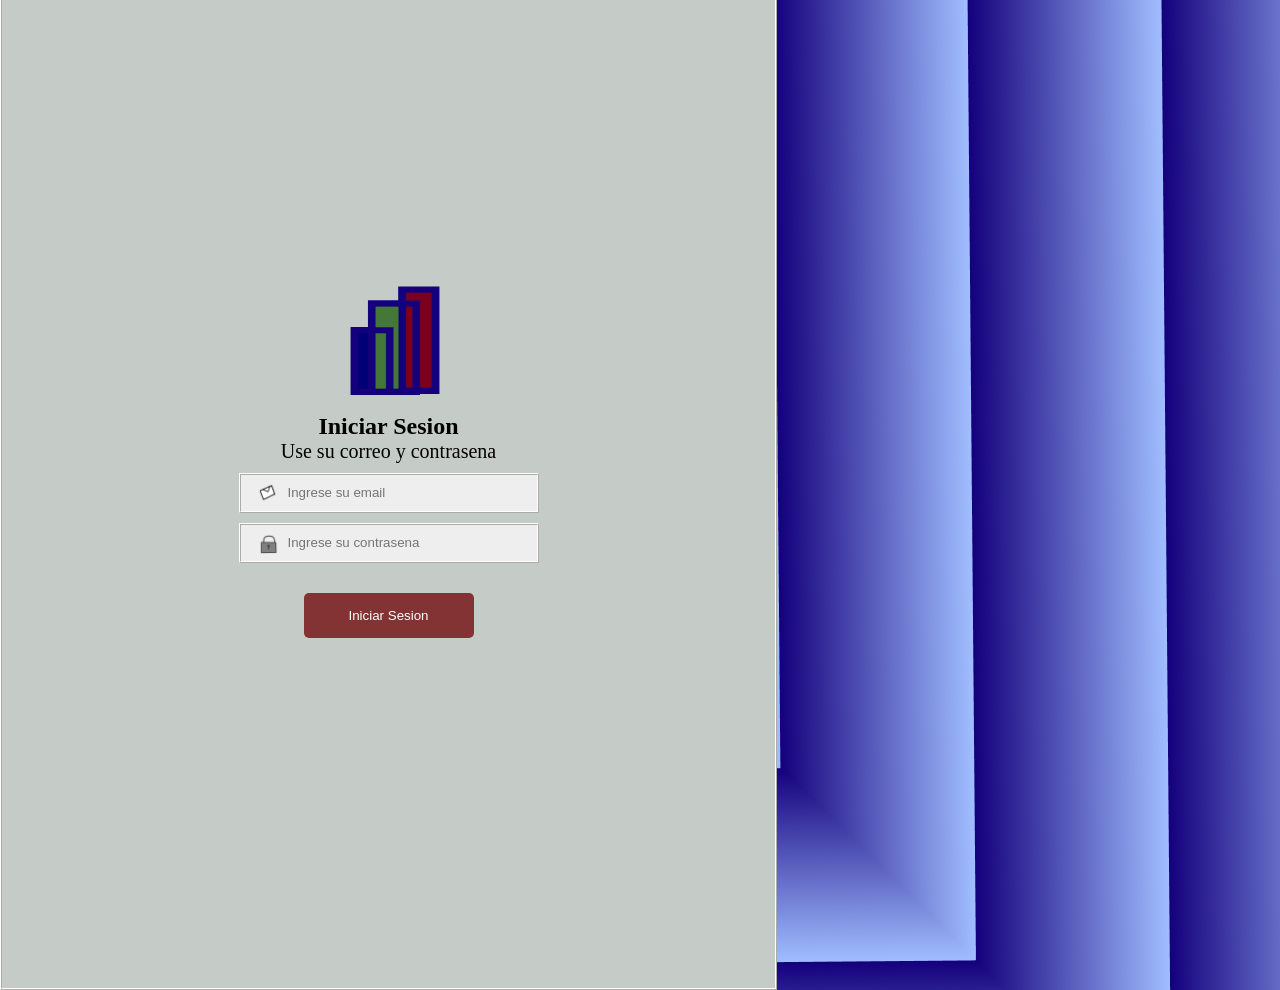
==== index.html @ c0a68b4a "habilitacion de funcionalidad de registro de salida" ====
<!DOCTYPE html>
<html lang="en">
    <head>
        <meta charset="UTF-8">
        <meta name="viewport" content="width=device-width, initial-scale=1.0">
        <title>Login Page</title>
        <link rel="stylesheet" href="estilos/login.css">
    </head>

    <body>
        <div class="container">
            <div class="container-form">
                <form class="sign-in" id="login">
                    <img class="logo"  src="imagenes/empresalogo.png">
                    <h2>Iniciar Sesion</h2>
                    <span>Use su correo y contrasena</span>
                    <div class="container-input">
                        <img class="correo" src="imagenes/correologo.png">
                        <input type="text" id="email" placeholder="Ingrese su email">
                    </div>
                    <div class="container-input">
                        <img class="correo" src="imagenes/locklogo.png">
                        <input type="password" id="password" placeholder="Ingrese su contrasena">
                    </div>
                    <button>Iniciar Sesion</button>
                </form>
            </div>
        </div>

        <script src="scripts/login.js"></script>
    </body>
</html>
---- estilos/login.css ----
*{
    box-sizing: border-box;
    padding: 0;
    margin: 0;
}

body{
    width: 100%;
    height: 100vh;
    display: flex;
    justify-content: left;
    align-items: center;
    background-image: url(../imagenes/background.png);
}

.container{
    background-color: rgb(197, 203, 199); 
    width: 777px;
    height: 1080px;
    display: flex;
    flex-direction: row;
}

.logo{
    width: 150px;
    height: 150px;
}

.container-form{
   width: 100%;
}

.container-form form{
    border: 2px ridge rgb(255, 255, 255);
    height: 100%;
    display: flex;
    flex-direction: column;
    justify-content: center;
    align-items: center;

}

.container-input{
    border: 2px ridge white;
    width: 300px;
    height: 40px;
    margin-bottom: 10px;
    display: flex;
    justify-content: center;
    align-items: center;
    gap: 8px;
    padding: 0 15px;
    background-color: #EEEEEE;

}

.container-input input{
    border: none;
    outline: none;
    width: 100%;
    height: 100%;
    background-color: inherit;

}

.container-form span{
    font-size: 20px;
    margin-bottom: 10px;

}


.correo{
    width: 24px;
    height: 24px;
}

button{
    margin-top: 20px;
    cursor: pointer;
    width: 170px;
    height: 45px;
    border: none;
    border-radius: 5px;
    background-color: rgb(131, 51, 51);
    color: white;
}

button:hover{
    background-color: rgb(105, 45, 45);
}
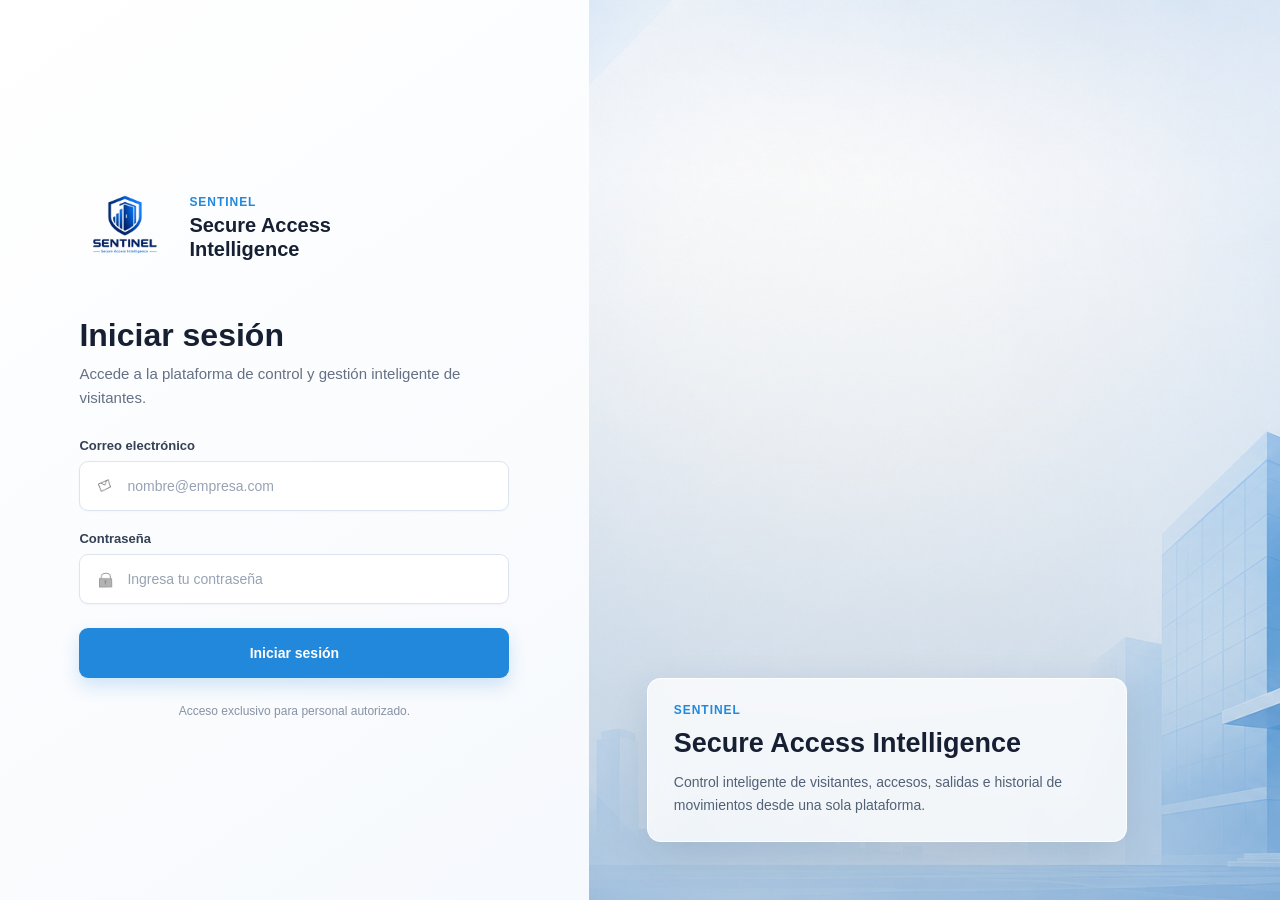
==== commit ed43ebaa: "diseno de login y dashboard" ====
--- a/index.html
+++ b/index.html
@@ -1,32 +1,168 @@
 <!DOCTYPE html>
-<html lang="en">
-    <head>
-        <meta charset="UTF-8">
-        <meta name="viewport" content="width=device-width, initial-scale=1.0">
-        <title>Login Page</title>
-        <link rel="stylesheet" href="estilos/login.css">
-    </head>
+<html lang="es">
+<head>
+    <meta charset="UTF-8">
 
-    <body>
-        <div class="container">
-            <div class="container-form">
-                <form class="sign-in" id="login">
-                    <img class="logo"  src="imagenes/empresalogo.png">
-                    <h2>Iniciar Sesion</h2>
-                    <span>Use su correo y contrasena</span>
-                    <div class="container-input">
-                        <img class="correo" src="imagenes/correologo.png">
-                        <input type="text" id="email" placeholder="Ingrese su email">
+    <meta
+        name="viewport"
+        content="width=device-width, initial-scale=1.0"
+    >
+
+    <title>SENTINEL | Secure Access Intelligence</title>
+
+    <link
+        rel="icon"
+        type="image/png"
+        href="imagenes/logo-sentinel.png"
+    >
+
+    <link
+        rel="stylesheet"
+        href="estilos/login.css?v=4"
+    >
+</head>
+
+<body>
+
+    <main class="login-page">
+
+        <section class="login-panel">
+
+            <div class="login-card">
+
+                <div class="login-brand">
+
+                    <img
+                        class="login-logo login-logo-sentinel"
+                        src="imagenes/logo-sentinel.png"
+                        alt="SENTINEL Secure Access Intelligence"
+                    >
+
+                    <div class="login-brand-text">
+                        <span class="login-eyebrow">
+                            SENTINEL
+                        </span>
+
+                        <h1>
+                            Secure Access Intelligence
+                        </h1>
                     </div>
-                    <div class="container-input">
-                        <img class="correo" src="imagenes/locklogo.png">
-                        <input type="password" id="password" placeholder="Ingrese su contrasena">
+
+                </div>
+
+                <div class="login-intro">
+                    <h2>Iniciar sesión</h2>
+
+                    <p>
+                        Accede a la plataforma de control y
+                        gestión inteligente de visitantes.
+                    </p>
+                </div>
+
+                <form
+                    class="login-form"
+                    id="login"
+                >
+
+                    <div class="form-group">
+                        <label for="email">
+                            Correo electrónico
+                        </label>
+
+                        <div class="input-wrapper">
+                            <img
+                                src="imagenes/correologo.png"
+                                alt=""
+                                aria-hidden="true"
+                            >
+
+                            <input
+                                type="email"
+                                id="email"
+                                name="email"
+                                placeholder="nombre@empresa.com"
+                                autocomplete="email"
+                                required
+                            >
+                        </div>
                     </div>
-                    <button>Iniciar Sesion</button>
+
+                    <div class="form-group">
+                        <label for="password">
+                            Contraseña
+                        </label>
+
+                        <div class="input-wrapper">
+                            <img
+                                src="imagenes/locklogo.png"
+                                alt=""
+                                aria-hidden="true"
+                            >
+
+                            <input
+                                type="password"
+                                id="password"
+                                name="password"
+                                placeholder="Ingresa tu contraseña"
+                                autocomplete="current-password"
+                                required
+                            >
+                        </div>
+                    </div>
+
+                    <div
+                        id="loginMessage"
+                        class="login-message"
+                        role="alert"
+                        aria-live="polite"
+                    ></div>
+
+                    <button
+                        type="submit"
+                        id="loginButton"
+                        class="login-button"
+                    >
+                        Iniciar sesión
+                    </button>
+
                 </form>
+
+                <p class="login-footer">
+                    Acceso exclusivo para personal autorizado.
+                </p>
+
             </div>
-        </div>
 
-        <script src="scripts/login.js"></script>
-    </body>
+        </section>
+
+        <section
+            class="login-visual"
+            aria-label="Sistema de gestión de accesos"
+        >
+
+            <div class="visual-overlay">
+
+                <div class="visual-content">
+                    <span>SENTINEL</span>
+
+                    <h2>
+                        Secure Access Intelligence
+                    </h2>
+
+                    <p>
+                        Control inteligente de visitantes,
+                        accesos, salidas e historial de movimientos
+                        desde una sola plataforma.
+                    </p>
+                </div>
+
+            </div>
+
+        </section>
+
+    </main>
+
+    <script src="scripts/login.js"></script>
+
+</body>
 </html>
--- a/estilos/login.css
+++ b/estilos/login.css
@@ -1,91 +1,399 @@
-*{
+* {
     box-sizing: border-box;
+    margin: 0;
     padding: 0;
-    margin: 0;
-}
-
-body{
+}
+
+:root {
+    --primary-color: #2188dc;
+    --primary-hover: #176fb8;
+
+    --text-primary: #172033;
+    --text-secondary: #657085;
+    --text-muted: #8892a4;
+
+    --border-color: #dce5ef;
+    --background-color: #f5f8fc;
+
+    --danger-color: #b42318;
+    --danger-background: #fef3f2;
+    --danger-border: #fecdca;
+}
+
+body {
+    min-width: 320px;
+    min-height: 100vh;
+
+    font-family:
+        Inter,
+        "Segoe UI",
+        Arial,
+        sans-serif;
+
+    color: var(--text-primary);
+    background-color: var(--background-color);
+}
+
+button,
+input {
+    font: inherit;
+}
+
+.login-page {
+    display: grid;
+    grid-template-columns:
+        minmax(420px, 46%)
+        minmax(0, 54%);
+
     width: 100%;
-    height: 100vh;
-    display: flex;
-    justify-content: left;
+    min-height: 100vh;
+}
+
+.login-panel {
+    display: flex;
     align-items: center;
-    background-image: url(../imagenes/background.png);
-}
-
-.container{
-    background-color: rgb(197, 203, 199); 
-    width: 777px;
-    height: 1080px;
-    display: flex;
-    flex-direction: row;
-}
-
-.logo{
-    width: 150px;
-    height: 150px;
-}
-
-.container-form{
-   width: 100%;
-}
-
-.container-form form{
-    border: 2px ridge rgb(255, 255, 255);
-    height: 100%;
+    justify-content: center;
+
+    padding: 48px;
+
+    background:
+        linear-gradient(
+            145deg,
+            #ffffff 0%,
+            #f6f9fd 100%
+        );
+}
+
+.login-card {
+    width: min(100%, 430px);
+}
+
+.login-brand {
+    display: flex;
+    align-items: center;
+    gap: 18px;
+
+    margin-bottom: 42px;
+}
+
+.login-logo {
+    width: 92px;
+    height: 92px;
+    object-fit: contain;
+}
+
+.login-logo-sentinel {
+    flex-shrink: 0;
+}
+
+.login-brand-text {
+    min-width: 0;
+}
+
+.login-brand-text h1 {
+    max-width: 240px;
+    font-size: 17px;
+    line-height: 1.3;
+}
+
+.login-eyebrow {
+    display: block;
+
+    margin-bottom: 4px;
+
+    color: var(--primary-color);
+
+    font-size: 12px;
+    font-weight: 700;
+    letter-spacing: 0.08em;
+    text-transform: uppercase;
+}
+
+.login-brand h1 {
+    font-size: 20px;
+    line-height: 1.2;
+}
+
+.login-intro {
+    margin-bottom: 28px;
+}
+
+.login-intro h2 {
+    margin-bottom: 8px;
+
+    font-size: 32px;
+    line-height: 1.2;
+}
+
+.login-intro p {
+    color: var(--text-secondary);
+
+    font-size: 15px;
+    line-height: 1.6;
+}
+
+.login-form {
     display: flex;
     flex-direction: column;
-    justify-content: center;
+    gap: 20px;
+}
+
+.form-group {
+    display: flex;
+    flex-direction: column;
+    gap: 8px;
+}
+
+.form-group label {
+    color: #344054;
+
+    font-size: 13px;
+    font-weight: 600;
+}
+
+.input-wrapper {
+    display: flex;
     align-items: center;
-
-}
-
-.container-input{
-    border: 2px ridge white;
-    width: 300px;
-    height: 40px;
-    margin-bottom: 10px;
-    display: flex;
-    justify-content: center;
-    align-items: center;
-    gap: 8px;
+    gap: 12px;
+
+    min-height: 50px;
+
     padding: 0 15px;
-    background-color: #EEEEEE;
-
-}
-
-.container-input input{
+
+    background-color: #ffffff;
+    border: 1px solid var(--border-color);
+    border-radius: 9px;
+
+    box-shadow:
+        0 1px 2px rgba(16, 24, 40, 0.03);
+
+    transition:
+        border-color 0.2s ease,
+        box-shadow 0.2s ease;
+}
+
+.input-wrapper:focus-within {
+    border-color: var(--primary-color);
+
+    box-shadow:
+        0 0 0 4px rgba(33, 136, 220, 0.12);
+}
+
+.input-wrapper img {
+    flex: 0 0 20px;
+
+    width: 20px;
+    height: 20px;
+    object-fit: contain;
+
+    opacity: 0.6;
+}
+
+.input-wrapper input {
+    width: 100%;
+    height: 48px;
+
+    color: var(--text-primary);
+    background-color: transparent;
+
     border: none;
     outline: none;
+
+    font-size: 14px;
+}
+
+.input-wrapper input::placeholder {
+    color: #98a2b3;
+}
+
+.login-message {
+    display: none;
+
+    padding: 11px 13px;
+
+    color: var(--danger-color);
+    background-color: var(--danger-background);
+
+    border: 1px solid var(--danger-border);
+    border-radius: 8px;
+
+    font-size: 13px;
+    line-height: 1.4;
+}
+
+.login-message.visible {
+    display: block;
+}
+
+.login-button {
+    width: 100%;
+    min-height: 50px;
+
+    margin-top: 4px;
+
+    color: #ffffff;
+    background-color: var(--primary-color);
+
+    border: none;
+    border-radius: 9px;
+
+    font-size: 14px;
+    font-weight: 700;
+
+    cursor: pointer;
+
+    box-shadow:
+        0 8px 18px rgba(33, 136, 220, 0.2);
+
+    transition:
+        background-color 0.2s ease,
+        transform 0.1s ease,
+        box-shadow 0.2s ease;
+}
+
+.login-button:hover {
+    background-color: var(--primary-hover);
+
+    box-shadow:
+        0 10px 22px rgba(33, 136, 220, 0.26);
+}
+
+.login-button:active {
+    transform: scale(0.99);
+}
+
+.login-button:disabled {
+    color: #d0d5dd;
+    background-color: #98a2b3;
+
+    cursor: not-allowed;
+    box-shadow: none;
+}
+
+.login-footer {
+    margin-top: 26px;
+
+    color: var(--text-muted);
+
+    font-size: 12px;
+    text-align: center;
+}
+
+.login-visual {
+    position: relative;
+
+    min-height: 100vh;
+
+    background-image:
+        url("../imagenes/login-background.png");
+
+    background-position: center;
+    background-repeat: no-repeat;
+    background-size: cover;
+
+    overflow: hidden;
+}
+
+.visual-overlay {
+    display: flex;
+    align-items: flex-end;
+
     width: 100%;
     height: 100%;
-    background-color: inherit;
-
-}
-
-.container-form span{
-    font-size: 20px;
+
+    padding: 58px;
+
+    background:
+        linear-gradient(
+            180deg,
+            rgba(13, 71, 122, 0.02) 20%,
+            rgba(13, 71, 122, 0.18) 100%
+        );
+}
+
+.visual-content {
+    max-width: 480px;
+
+    padding: 24px 26px;
+
+    background-color:
+        rgba(255, 255, 255, 0.78);
+
+    border:
+        1px solid rgba(255, 255, 255, 0.86);
+
+    border-radius: 14px;
+
+    box-shadow:
+        0 14px 40px rgba(21, 55, 87, 0.13);
+
+    backdrop-filter: blur(12px);
+}
+
+.visual-content span {
+    display: block;
+
     margin-bottom: 10px;
 
-}
-
-
-.correo{
-    width: 24px;
-    height: 24px;
-}
-
-button{
-    margin-top: 20px;
-    cursor: pointer;
-    width: 170px;
-    height: 45px;
-    border: none;
-    border-radius: 5px;
-    background-color: rgb(131, 51, 51);
-    color: white;
-}
-
-button:hover{
-    background-color: rgb(105, 45, 45);
+    color: var(--primary-color);
+
+    font-size: 12px;
+    font-weight: 700;
+    letter-spacing: 0.08em;
+    text-transform: uppercase;
+}
+
+.visual-content h2 {
+    margin-bottom: 10px;
+
+    color: #172033;
+
+    font-size: 27px;
+    line-height: 1.25;
+}
+
+.visual-content p {
+    color: #526176;
+
+    font-size: 14px;
+    line-height: 1.65;
+}
+
+@media screen and (max-width: 900px) {
+    .login-page {
+        grid-template-columns: 1fr;
+    }
+
+    .login-panel {
+        min-height: 100vh;
+        padding: 38px 24px;
+    }
+
+    .login-visual {
+        display: none;
+    }
+
+    .login-brand {
+        margin-bottom: 42px;
+    }
+}
+
+@media screen and (max-width: 520px) {
+    .login-panel {
+        padding: 30px 18px;
+    }
+
+    .login-brand {
+        margin-bottom: 34px;
+    }
+
+    .login-intro h2 {
+        font-size: 28px;
+    }
+}
+
+.container-form{
+    background:#ffffff;
+    box-shadow:0 18px 45px rgba(15,23,42,.08);
+    z-index:2;
 }
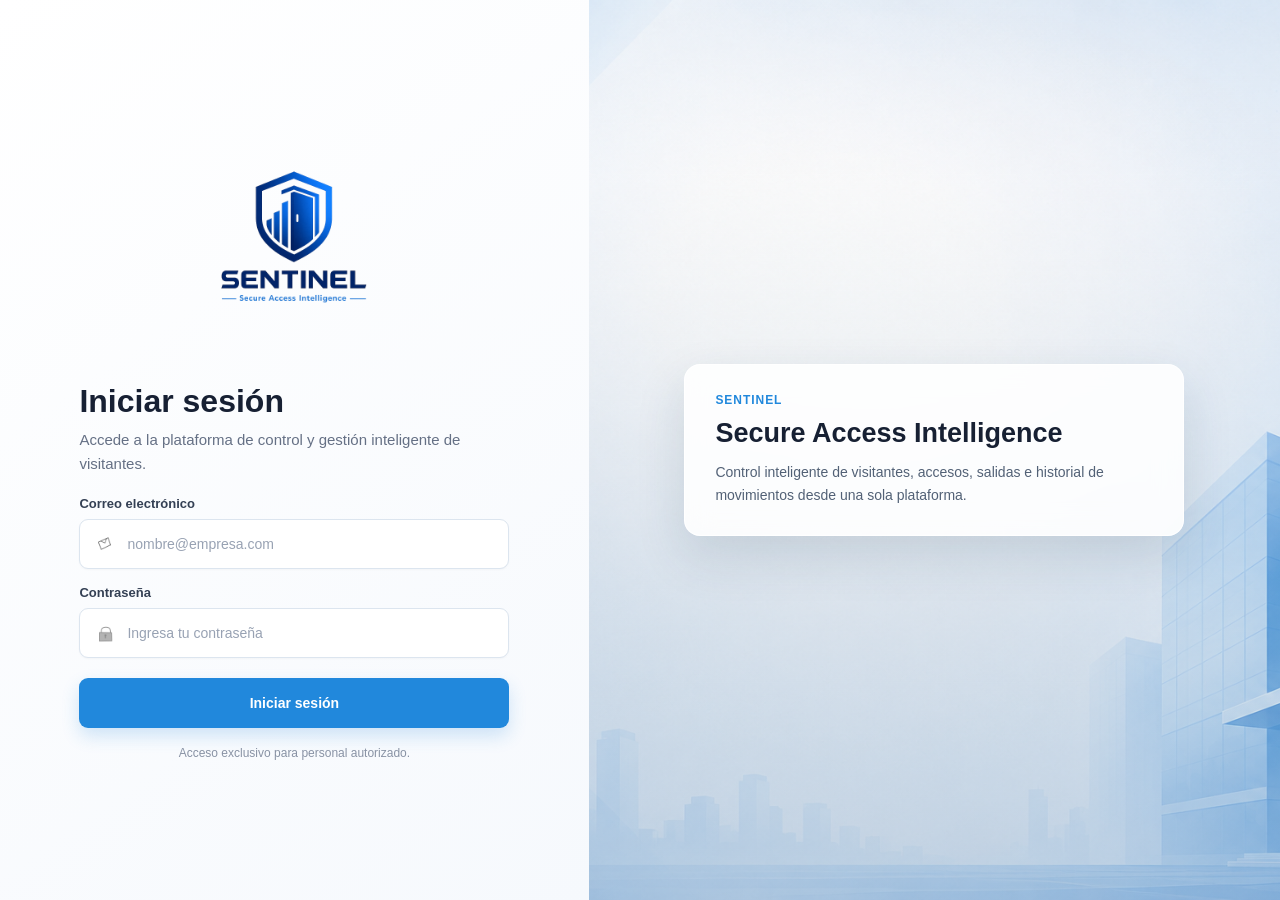
==== commit 0020976c: "afinacion diseno login" ====
--- a/index.html
+++ b/index.html
@@ -32,20 +32,14 @@
 
                 <div class="login-brand">
 
-                    <img
-                        class="login-logo login-logo-sentinel"
-                        src="imagenes/logo-sentinel.png"
-                        alt="SENTINEL Secure Access Intelligence"
-                    >
+                    <div class="login-brand">
 
-                    <div class="login-brand-text">
-                        <span class="login-eyebrow">
-                            SENTINEL
-                        </span>
+                        <img
+                            class="login-logo login-logo-sentinel"
+                            src="imagenes/logo-sentinel.png"
+                            alt="SENTINEL Secure Access Intelligence"
+                        >
 
-                        <h1>
-                            Secure Access Intelligence
-                        </h1>
                     </div>
 
                 </div>
--- a/estilos/login.css
+++ b/estilos/login.css
@@ -23,6 +23,7 @@
 body {
     min-width: 320px;
     min-height: 100vh;
+    overflow: hidden;
 
     font-family:
         Inter,
@@ -46,7 +47,8 @@
         minmax(0, 54%);
 
     width: 100%;
-    min-height: 100vh;
+    height: 100vh;
+    overflow: hidden;
 }
 
 .login-panel {
@@ -54,7 +56,8 @@
     align-items: center;
     justify-content: center;
 
-    padding: 48px;
+    height: 100vh;
+    padding: 24px 36px;
 
     background:
         linear-gradient(
@@ -62,23 +65,26 @@
             #ffffff 0%,
             #f6f9fd 100%
         );
+
+    overflow: hidden;
 }
 
 .login-card {
     width: min(100%, 430px);
+    max-height: calc(100vh - 48px);
 }
 
 .login-brand {
     display: flex;
     align-items: center;
-    gap: 18px;
-
-    margin-bottom: 42px;
+    justify-content: center;
+    margin-bottom: 16px;
 }
 
 .login-logo {
-    width: 92px;
-    height: 92px;
+    width: 210px;
+    max-width: 100%;
+    height: auto;
     object-fit: contain;
 }
 
@@ -86,36 +92,8 @@
     flex-shrink: 0;
 }
 
-.login-brand-text {
-    min-width: 0;
-}
-
-.login-brand-text h1 {
-    max-width: 240px;
-    font-size: 17px;
-    line-height: 1.3;
-}
-
-.login-eyebrow {
-    display: block;
-
-    margin-bottom: 4px;
-
-    color: var(--primary-color);
-
-    font-size: 12px;
-    font-weight: 700;
-    letter-spacing: 0.08em;
-    text-transform: uppercase;
-}
-
-.login-brand h1 {
-    font-size: 20px;
-    line-height: 1.2;
-}
-
 .login-intro {
-    margin-bottom: 28px;
+    margin-bottom: 20px;
 }
 
 .login-intro h2 {
@@ -135,7 +113,7 @@
 .login-form {
     display: flex;
     flex-direction: column;
-    gap: 20px;
+    gap: 16px;
 }
 
 .form-group {
@@ -271,7 +249,7 @@
 }
 
 .login-footer {
-    margin-top: 26px;
+    margin-top: 18px;
 
     color: var(--text-muted);
 
@@ -290,16 +268,15 @@
     background-position: center;
     background-repeat: no-repeat;
     background-size: cover;
-
-    overflow: hidden;
 }
 
 .visual-overlay {
     display: flex;
-    align-items: flex-end;
+    align-items: center;
+    justify-content: center;
 
     width: 100%;
-    height: 100%;
+    min-height: 100vh;
 
     padding: 58px;
 
@@ -312,22 +289,22 @@
 }
 
 .visual-content {
-    max-width: 480px;
-
-    padding: 24px 26px;
+    width: min(100%, 500px);
+
+    padding: 28px 30px;
 
     background-color:
-        rgba(255, 255, 255, 0.78);
+        rgba(255, 255, 255, 0.88);
 
     border:
-        1px solid rgba(255, 255, 255, 0.86);
-
-    border-radius: 14px;
-
-    box-shadow:
-        0 14px 40px rgba(21, 55, 87, 0.13);
-
-    backdrop-filter: blur(12px);
+        1px solid rgba(255, 255, 255, 0.92);
+
+    border-radius: 16px;
+
+    box-shadow:
+        0 20px 50px rgba(21, 55, 87, 0.14);
+
+    backdrop-filter: blur(14px);
 }
 
 .visual-content span {
@@ -374,7 +351,7 @@
     }
 
     .login-brand {
-        margin-bottom: 42px;
+        margin-bottom: 20px;
     }
 }
 
@@ -390,10 +367,4 @@
     .login-intro h2 {
         font-size: 28px;
     }
-}
-
-.container-form{
-    background:#ffffff;
-    box-shadow:0 18px 45px rgba(15,23,42,.08);
-    z-index:2;
 }
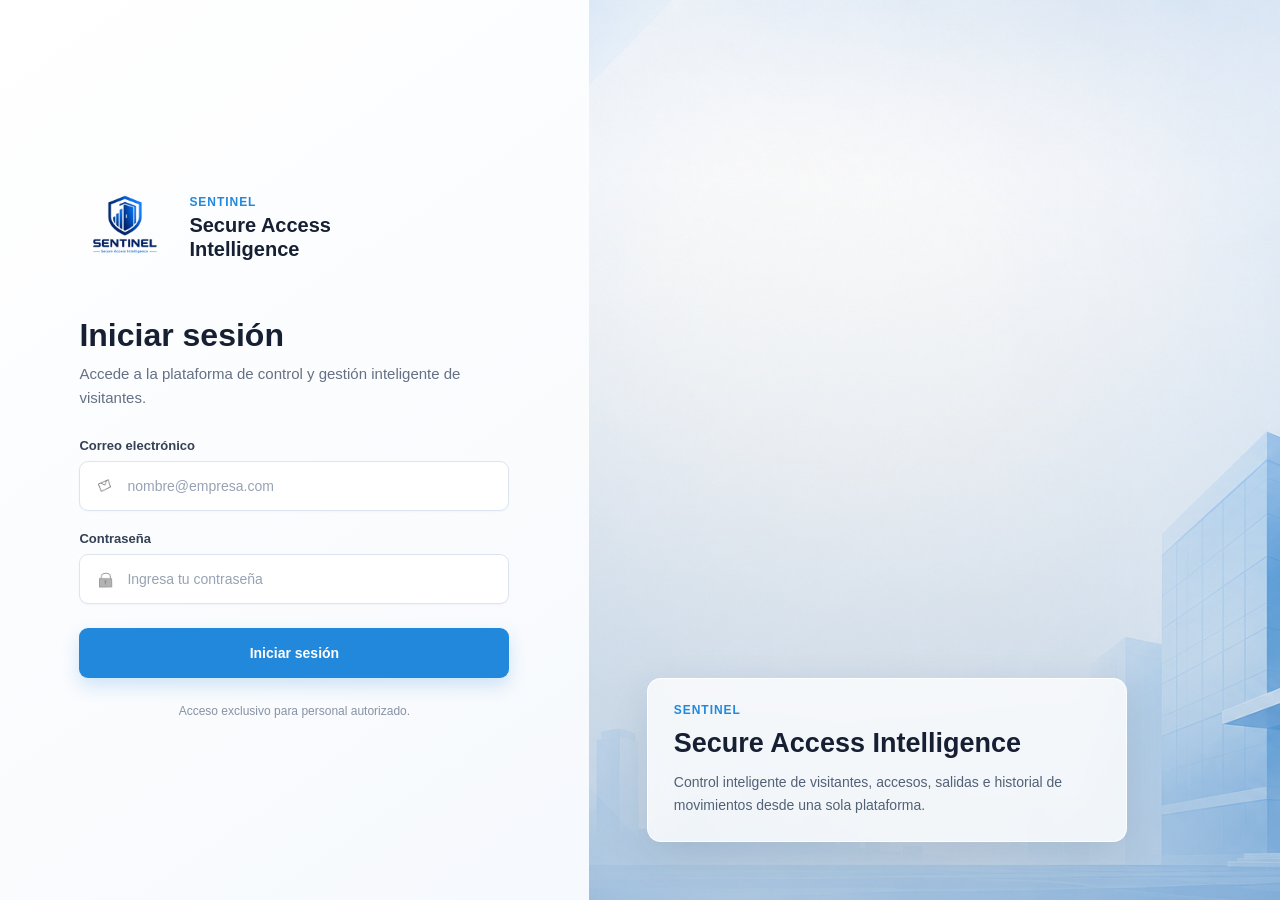
==== commit 951788e2: "Add files via upload" ====
--- a/index.html
+++ b/index.html
@@ -32,14 +32,20 @@
 
                 <div class="login-brand">
 
-                    <div class="login-brand">
+                    <img
+                        class="login-logo login-logo-sentinel"
+                        src="imagenes/logo-sentinel.png"
+                        alt="SENTINEL Secure Access Intelligence"
+                    >
 
-                        <img
-                            class="login-logo login-logo-sentinel"
-                            src="imagenes/logo-sentinel.png"
-                            alt="SENTINEL Secure Access Intelligence"
-                        >
+                    <div class="login-brand-text">
+                        <span class="login-eyebrow">
+                            SENTINEL
+                        </span>
 
+                        <h1>
+                            Secure Access Intelligence
+                        </h1>
                     </div>
 
                 </div>
--- a/estilos/login.css
+++ b/estilos/login.css
@@ -23,7 +23,6 @@
 body {
     min-width: 320px;
     min-height: 100vh;
-    overflow: hidden;
 
     font-family:
         Inter,
@@ -47,8 +46,7 @@
         minmax(0, 54%);
 
     width: 100%;
-    height: 100vh;
-    overflow: hidden;
+    min-height: 100vh;
 }
 
 .login-panel {
@@ -56,8 +54,7 @@
     align-items: center;
     justify-content: center;
 
-    height: 100vh;
-    padding: 24px 36px;
+    padding: 48px;
 
     background:
         linear-gradient(
@@ -65,26 +62,23 @@
             #ffffff 0%,
             #f6f9fd 100%
         );
-
-    overflow: hidden;
 }
 
 .login-card {
     width: min(100%, 430px);
-    max-height: calc(100vh - 48px);
 }
 
 .login-brand {
     display: flex;
     align-items: center;
-    justify-content: center;
-    margin-bottom: 16px;
+    gap: 18px;
+
+    margin-bottom: 42px;
 }
 
 .login-logo {
-    width: 210px;
-    max-width: 100%;
-    height: auto;
+    width: 92px;
+    height: 92px;
     object-fit: contain;
 }
 
@@ -92,8 +86,36 @@
     flex-shrink: 0;
 }
 
+.login-brand-text {
+    min-width: 0;
+}
+
+.login-brand-text h1 {
+    max-width: 240px;
+    font-size: 17px;
+    line-height: 1.3;
+}
+
+.login-eyebrow {
+    display: block;
+
+    margin-bottom: 4px;
+
+    color: var(--primary-color);
+
+    font-size: 12px;
+    font-weight: 700;
+    letter-spacing: 0.08em;
+    text-transform: uppercase;
+}
+
+.login-brand h1 {
+    font-size: 20px;
+    line-height: 1.2;
+}
+
 .login-intro {
-    margin-bottom: 20px;
+    margin-bottom: 28px;
 }
 
 .login-intro h2 {
@@ -113,7 +135,7 @@
 .login-form {
     display: flex;
     flex-direction: column;
-    gap: 16px;
+    gap: 20px;
 }
 
 .form-group {
@@ -249,7 +271,7 @@
 }
 
 .login-footer {
-    margin-top: 18px;
+    margin-top: 26px;
 
     color: var(--text-muted);
 
@@ -268,15 +290,16 @@
     background-position: center;
     background-repeat: no-repeat;
     background-size: cover;
+
+    overflow: hidden;
 }
 
 .visual-overlay {
     display: flex;
-    align-items: center;
-    justify-content: center;
+    align-items: flex-end;
 
     width: 100%;
-    min-height: 100vh;
+    height: 100%;
 
     padding: 58px;
 
@@ -289,22 +312,22 @@
 }
 
 .visual-content {
-    width: min(100%, 500px);
-
-    padding: 28px 30px;
+    max-width: 480px;
+
+    padding: 24px 26px;
 
     background-color:
-        rgba(255, 255, 255, 0.88);
+        rgba(255, 255, 255, 0.78);
 
     border:
-        1px solid rgba(255, 255, 255, 0.92);
-
-    border-radius: 16px;
-
-    box-shadow:
-        0 20px 50px rgba(21, 55, 87, 0.14);
-
-    backdrop-filter: blur(14px);
+        1px solid rgba(255, 255, 255, 0.86);
+
+    border-radius: 14px;
+
+    box-shadow:
+        0 14px 40px rgba(21, 55, 87, 0.13);
+
+    backdrop-filter: blur(12px);
 }
 
 .visual-content span {
@@ -351,7 +374,7 @@
     }
 
     .login-brand {
-        margin-bottom: 20px;
+        margin-bottom: 42px;
     }
 }
 
@@ -367,4 +390,10 @@
     .login-intro h2 {
         font-size: 28px;
     }
+}
+
+.container-form{
+    background:#ffffff;
+    box-shadow:0 18px 45px rgba(15,23,42,.08);
+    z-index:2;
 }
